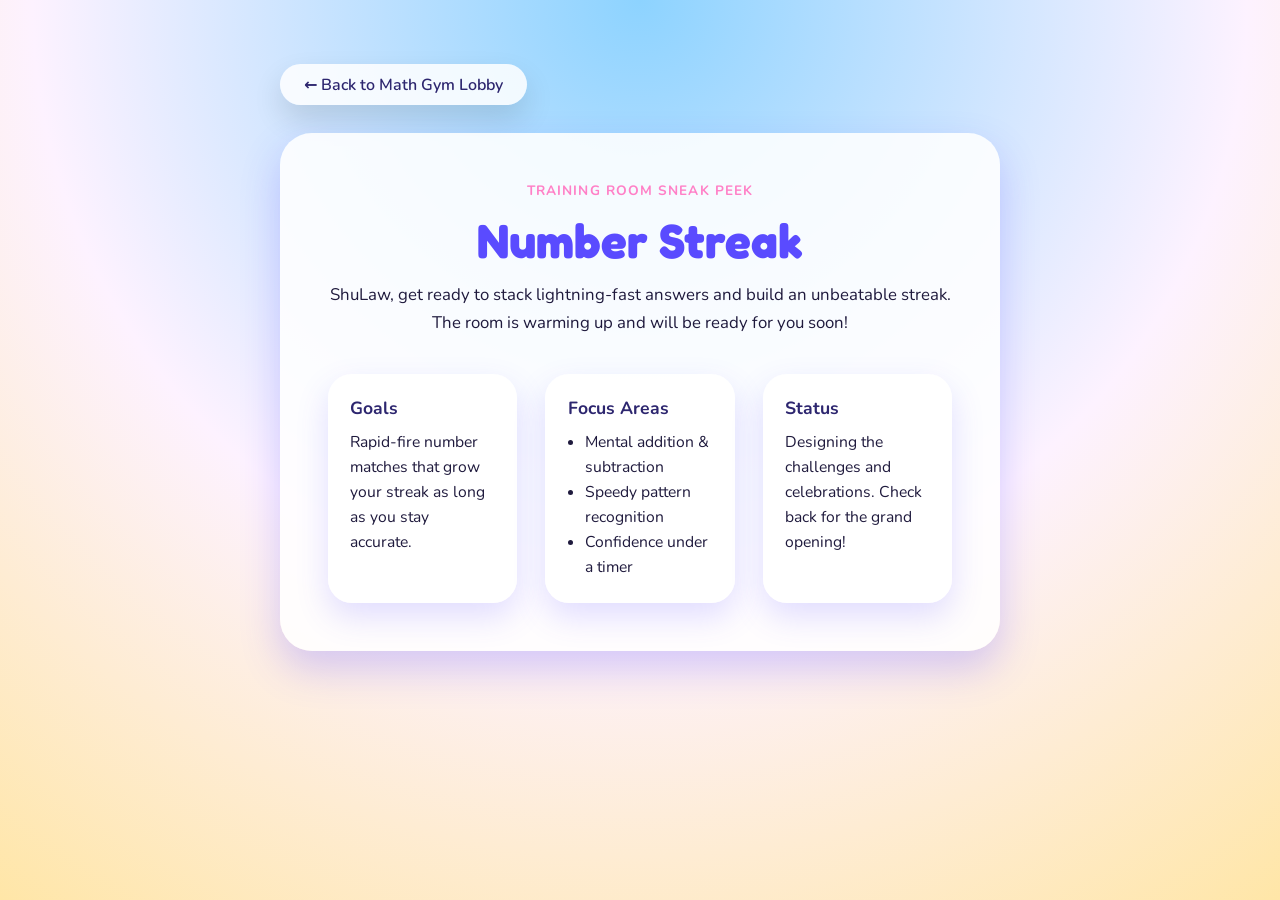
==== rooms/number-streak/index.html @ 61714830 "Create lobby and room structure" ====
<!DOCTYPE html>
<html lang="en">
  <head>
    <meta charset="UTF-8" />
    <meta name="viewport" content="width=device-width, initial-scale=1.0" />
    <title>Number Streak | ShuLaw's Math Gym</title>
    <link rel="preconnect" href="https://fonts.googleapis.com" />
    <link rel="preconnect" href="https://fonts.gstatic.com" crossorigin />
    <link
      href="https://fonts.googleapis.com/css2?family=Fredoka:wght@400;500;600;700&family=Nunito:wght@400;600;700&display=swap"
      rel="stylesheet"
    />
    <link rel="stylesheet" href="style.css" />
  </head>
  <body>
    <nav class="room-nav">
      <a class="room-nav__link" href="../../index.html">← Back to Math Gym Lobby</a>
    </nav>

    <main class="room-preview" aria-labelledby="room-title">
      <header class="room-preview__header">
        <p class="room-preview__eyebrow">Training Room Sneak Peek</p>
        <h1 class="room-preview__title" id="room-title">Number Streak</h1>
        <p class="room-preview__subtitle">
          ShuLaw, get ready to stack lightning-fast answers and build an unbeatable streak.
          The room is warming up and will be ready for you soon!
        </p>
      </header>

      <section class="room-preview__details" aria-label="What to expect in Number Streak">
        <div class="detail-card">
          <h2>Goals</h2>
          <p>Rapid-fire number matches that grow your streak as long as you stay accurate.</p>
        </div>
        <div class="detail-card">
          <h2>Focus Areas</h2>
          <ul>
            <li>Mental addition &amp; subtraction</li>
            <li>Speedy pattern recognition</li>
            <li>Confidence under a timer</li>
          </ul>
        </div>
        <div class="detail-card">
          <h2>Status</h2>
          <p>Designing the challenges and celebrations. Check back for the grand opening!</p>
        </div>
      </section>
    </main>
  </body>
</html>
---- rooms/number-streak/style.css ----
:root {
  font-family: 'Nunito', 'Fredoka', system-ui, -apple-system, BlinkMacSystemFont, 'Segoe UI',
    sans-serif;
  --bg-gradient: radial-gradient(circle at top, #8dd3ff 0%, #fdf2ff 55%, #ffe6a7 100%);
  --card-bg: rgba(255, 255, 255, 0.88);
  --primary: #5a4bff;
  --accent: #ff80c7;
  --shadow: 0 18px 38px rgba(90, 75, 255, 0.25);
}

* {
  box-sizing: border-box;
}

body {
  margin: 0;
  min-height: 100dvh;
  display: flex;
  flex-direction: column;
  align-items: center;
  gap: clamp(14px, 4vw, 28px);
  padding: clamp(16px, 6vw, 64px);
  background: var(--bg-gradient);
  color: #1f1a3d;
}

.room-nav {
  width: min(720px, 95vw);
  display: flex;
}

.room-nav__link {
  background: rgba(255, 255, 255, 0.85);
  border-radius: 999px;
  padding: 0.6rem 1.5rem;
  font-weight: 600;
  color: #2d266f;
  text-decoration: none;
  box-shadow: 0 14px 30px rgba(0, 0, 0, 0.12);
  transition: transform 0.2s ease, box-shadow 0.2s ease;
}

.room-nav__link:hover {
  transform: translateY(-1px);
  box-shadow: 0 18px 36px rgba(0, 0, 0, 0.16);
}

.room-nav__link:focus-visible {
  outline: 3px solid var(--accent);
  outline-offset: 4px;
}

.room-preview {
  width: min(720px, 95vw);
  background: var(--card-bg);
  border-radius: 32px;
  padding: clamp(24px, 6vw, 48px);
  box-shadow: var(--shadow);
  display: flex;
  flex-direction: column;
  gap: clamp(20px, 4vw, 36px);
}

.room-preview__header {
  text-align: center;
  display: flex;
  flex-direction: column;
  gap: 0.7rem;
}

.room-preview__eyebrow {
  margin: 0;
  font-weight: 700;
  letter-spacing: 0.08em;
  text-transform: uppercase;
  color: var(--accent);
  font-size: 0.85rem;
}

.room-preview__title {
  margin: 0;
  font-family: 'Fredoka', cursive;
  font-size: clamp(2rem, 6vw, 3rem);
  color: var(--primary);
}

.room-preview__subtitle {
  margin: 0;
  font-size: 1.05rem;
  line-height: 1.7;
}

.room-preview__details {
  display: grid;
  gap: clamp(16px, 4vw, 28px);
}

@media (min-width: 680px) {
  .room-preview__details {
    grid-template-columns: repeat(3, minmax(0, 1fr));
  }
}

.detail-card {
  background: rgba(255, 255, 255, 0.92);
  border-radius: 24px;
  padding: 1.4rem;
  display: flex;
  flex-direction: column;
  gap: 0.6rem;
  text-align: left;
  box-shadow: 0 14px 32px rgba(90, 75, 255, 0.18);
}

.detail-card h2 {
  margin: 0;
  font-size: 1.1rem;
  color: #2d266f;
}

.detail-card p,
.detail-card ul {
  margin: 0;
  font-size: 0.98rem;
  line-height: 1.6;
}

.detail-card ul {
  padding-left: 1.1rem;
}

@media (max-width: 520px) {
  body {
    padding-inline: 1.2rem;
  }

  .room-preview {
    border-radius: 24px;
  }
}
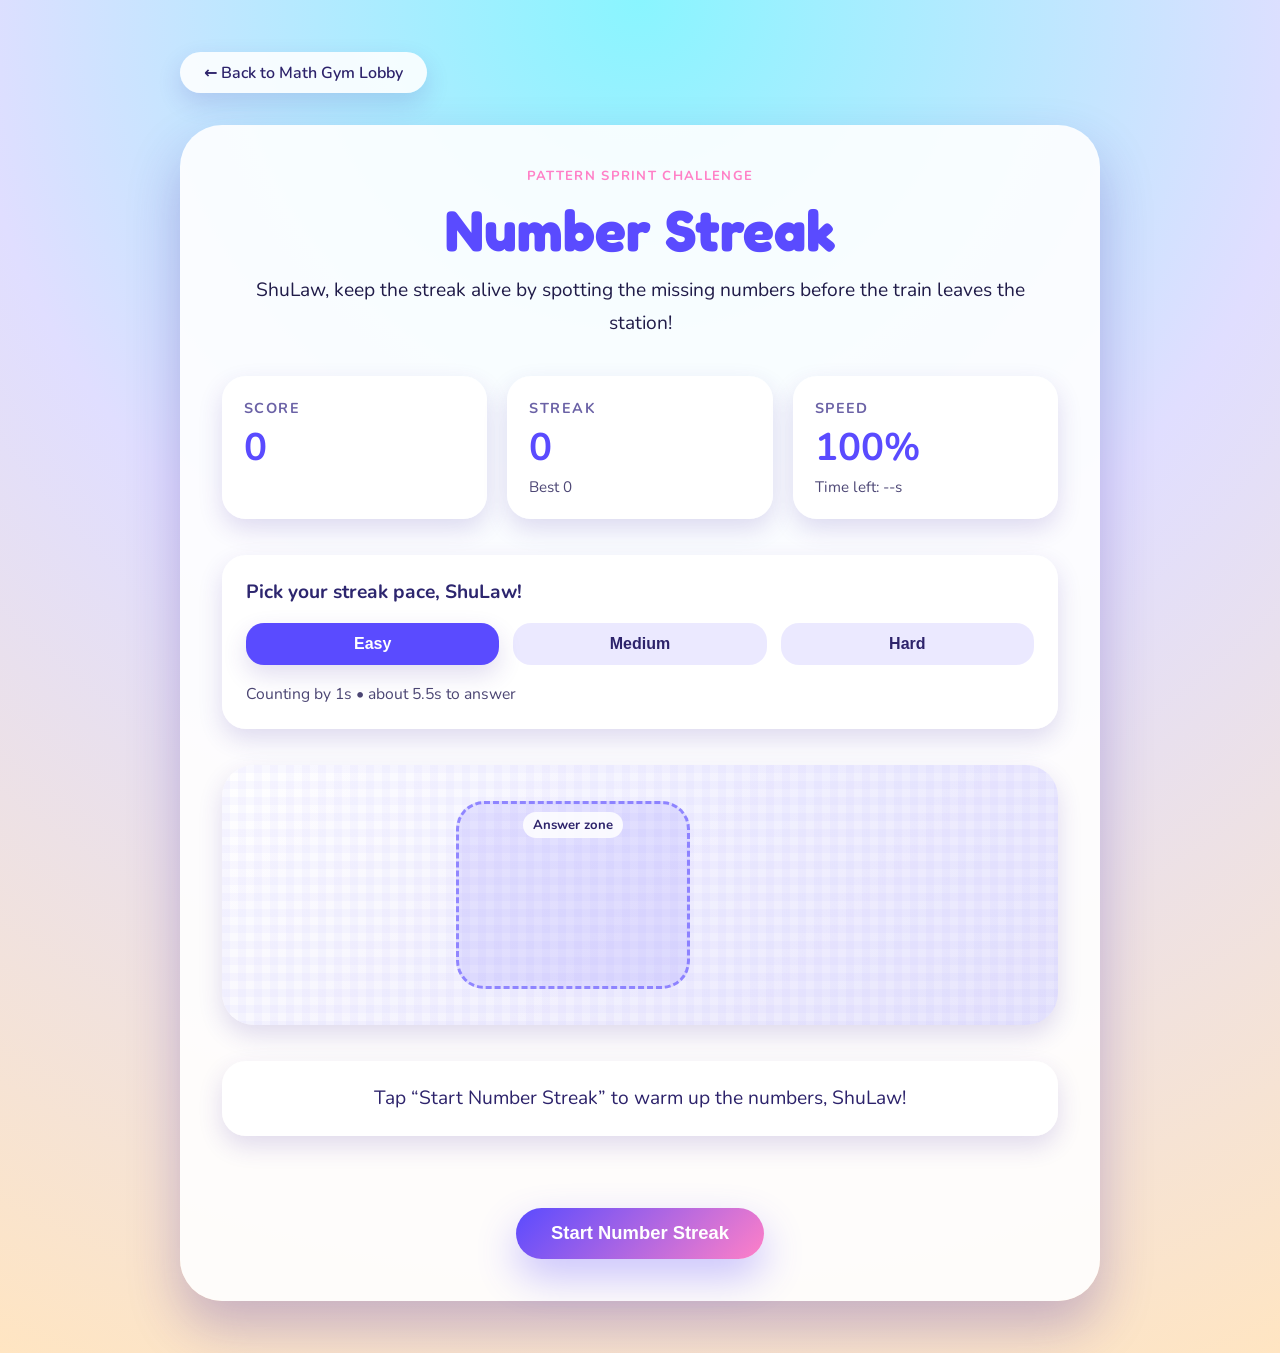
==== commit f21ea843: "Build Number Streak gameplay room" ====
--- a/rooms/number-streak/index.html
+++ b/rooms/number-streak/index.html
@@ -13,38 +13,68 @@
     <link rel="stylesheet" href="style.css" />
   </head>
   <body>
-    <nav class="room-nav">
-      <a class="room-nav__link" href="../../index.html">← Back to Math Gym Lobby</a>
+    <nav class="game-nav">
+      <a class="home-link" href="../../index.html">← Back to Math Gym Lobby</a>
     </nav>
 
-    <main class="room-preview" aria-labelledby="room-title">
-      <header class="room-preview__header">
-        <p class="room-preview__eyebrow">Training Room Sneak Peek</p>
-        <h1 class="room-preview__title" id="room-title">Number Streak</h1>
-        <p class="room-preview__subtitle">
-          ShuLaw, get ready to stack lightning-fast answers and build an unbeatable streak.
-          The room is warming up and will be ready for you soon!
+    <div class="game-wrapper">
+      <header class="game-header">
+        <p class="game-eyebrow">Pattern sprint challenge</p>
+        <h1 class="game-title">Number Streak</h1>
+        <p class="game-subtitle">
+          ShuLaw, keep the streak alive by spotting the missing numbers before the train leaves
+          the station!
         </p>
       </header>
 
-      <section class="room-preview__details" aria-label="What to expect in Number Streak">
-        <div class="detail-card">
-          <h2>Goals</h2>
-          <p>Rapid-fire number matches that grow your streak as long as you stay accurate.</p>
+      <section class="scoreboard" aria-label="Your progress">
+        <div class="score-card">
+          <span class="label">Score</span>
+          <span class="value" id="scoreValue">0</span>
         </div>
-        <div class="detail-card">
-          <h2>Focus Areas</h2>
-          <ul>
-            <li>Mental addition &amp; subtraction</li>
-            <li>Speedy pattern recognition</li>
-            <li>Confidence under a timer</li>
-          </ul>
+        <div class="score-card">
+          <span class="label">Streak</span>
+          <span class="value" id="streakValue">0</span>
+          <span class="mini" id="bestValue">Best 0</span>
         </div>
-        <div class="detail-card">
-          <h2>Status</h2>
-          <p>Designing the challenges and celebrations. Check back for the grand opening!</p>
+        <div class="score-card">
+          <span class="label">Speed</span>
+          <span class="value" id="speedValue">100%</span>
+          <span class="mini">Time left: <span id="timeValue">--</span>s</span>
         </div>
       </section>
-    </main>
+
+      <section class="difficulty-panel" aria-label="Select difficulty">
+        <div class="difficulty-intro">Pick your streak pace, ShuLaw!</div>
+        <div class="difficulty-buttons" role="group" aria-label="Difficulty">
+          <button class="difficulty-button active" data-difficulty="easy" type="button">Easy</button>
+          <button class="difficulty-button" data-difficulty="medium" type="button">Medium</button>
+          <button class="difficulty-button" data-difficulty="hard" type="button">Hard</button>
+        </div>
+        <p class="difficulty-note" id="difficultyNote">Counting by 1s • about 5.5s to answer</p>
+      </section>
+
+      <main class="stage-wrapper" aria-live="polite">
+        <div class="sequence-stage" id="sequenceStage">
+          <div class="stage-backdrop"></div>
+          <div class="highlight-window" id="highlightWindow">
+            <span class="highlight-label">Answer zone</span>
+          </div>
+          <div class="sequence-row" id="sequenceRow"></div>
+        </div>
+      </main>
+
+      <section class="prompt-panel" id="promptPanel" aria-live="polite">
+        Tap “Start Number Streak” to warm up the numbers, ShuLaw!
+      </section>
+
+      <section class="choices" id="choices" aria-label="Choose the missing number"></section>
+
+      <section class="control-panel">
+        <button id="playButton" class="primary">Start Number Streak</button>
+      </section>
+    </div>
+
+    <script src="game.js"></script>
   </body>
 </html>
--- a/rooms/number-streak/style.css
+++ b/rooms/number-streak/style.css
@@ -1,11 +1,16 @@
 :root {
   font-family: 'Nunito', 'Fredoka', system-ui, -apple-system, BlinkMacSystemFont, 'Segoe UI',
     sans-serif;
-  --bg-gradient: radial-gradient(circle at top, #8dd3ff 0%, #fdf2ff 55%, #ffe6a7 100%);
-  --card-bg: rgba(255, 255, 255, 0.88);
+  color: #1c1a3a;
+  background-color: #fefefe;
+  --gradient-bg: radial-gradient(circle at top, #89f5ff 0%, #e0deff 45%, #ffe5c2 100%);
+  --panel-bg: rgba(255, 255, 255, 0.9);
+  --accent: #ff80c7;
   --primary: #5a4bff;
-  --accent: #ff80c7;
-  --shadow: 0 18px 38px rgba(90, 75, 255, 0.25);
+  --positive: #33c481;
+  --warning: #ff6b6b;
+  --shadow-lg: 0 26px 52px rgba(69, 41, 160, 0.28);
+  --shadow-sm: 0 10px 24px rgba(69, 41, 160, 0.16);
 }
 
 * {
@@ -18,123 +23,419 @@
   display: flex;
   flex-direction: column;
   align-items: center;
-  gap: clamp(14px, 4vw, 28px);
-  padding: clamp(16px, 6vw, 64px);
-  background: var(--bg-gradient);
-  color: #1f1a3d;
-}
-
-.room-nav {
-  width: min(720px, 95vw);
-  display: flex;
-}
-
-.room-nav__link {
-  background: rgba(255, 255, 255, 0.85);
+  padding: clamp(18px, 5vw, 52px) clamp(14px, 4vw, 48px);
+  gap: clamp(16px, 5vw, 32px);
+  background: var(--gradient-bg);
+}
+
+.game-nav {
+  width: min(920px, 100%);
+  display: flex;
+}
+
+.home-link {
+  background: rgba(255, 255, 255, 0.88);
+  color: #2d236b;
+  text-decoration: none;
+  font-weight: 600;
   border-radius: 999px;
   padding: 0.6rem 1.5rem;
-  font-weight: 600;
-  color: #2d266f;
-  text-decoration: none;
-  box-shadow: 0 14px 30px rgba(0, 0, 0, 0.12);
+  box-shadow: var(--shadow-sm);
   transition: transform 0.2s ease, box-shadow 0.2s ease;
 }
 
-.room-nav__link:hover {
+.home-link:hover {
   transform: translateY(-1px);
-  box-shadow: 0 18px 36px rgba(0, 0, 0, 0.16);
-}
-
-.room-nav__link:focus-visible {
+  box-shadow: 0 18px 34px rgba(0, 0, 0, 0.16);
+}
+
+.home-link:focus-visible {
   outline: 3px solid var(--accent);
   outline-offset: 4px;
 }
 
-.room-preview {
-  width: min(720px, 95vw);
-  background: var(--card-bg);
-  border-radius: 32px;
-  padding: clamp(24px, 6vw, 48px);
-  box-shadow: var(--shadow);
-  display: flex;
-  flex-direction: column;
-  gap: clamp(20px, 4vw, 36px);
-}
-
-.room-preview__header {
+.game-wrapper {
+  width: min(920px, 100%);
+  display: flex;
+  flex-direction: column;
+  gap: clamp(20px, 6vw, 36px);
+  background: var(--panel-bg);
+  padding: clamp(20px, 6vw, 42px);
+  border-radius: clamp(24px, 6vw, 42px);
+  box-shadow: var(--shadow-lg);
+}
+
+.game-header {
+  display: flex;
+  flex-direction: column;
   text-align: center;
-  display: flex;
-  flex-direction: column;
-  gap: 0.7rem;
-}
-
-.room-preview__eyebrow {
+  gap: 0.6rem;
+  color: #211c49;
+}
+
+.game-eyebrow {
   margin: 0;
   font-weight: 700;
-  letter-spacing: 0.08em;
+  letter-spacing: 0.1em;
   text-transform: uppercase;
+  font-size: 0.82rem;
   color: var(--accent);
-  font-size: 0.85rem;
-}
-
-.room-preview__title {
+}
+
+.game-title {
   margin: 0;
   font-family: 'Fredoka', cursive;
-  font-size: clamp(2rem, 6vw, 3rem);
+  font-size: clamp(2.2rem, 8vw, 3.6rem);
   color: var(--primary);
 }
 
-.room-preview__subtitle {
+.game-subtitle {
   margin: 0;
-  font-size: 1.05rem;
+  font-size: clamp(1rem, 3.4vw, 1.2rem);
   line-height: 1.7;
 }
 
-.room-preview__details {
+.scoreboard {
   display: grid;
-  gap: clamp(16px, 4vw, 28px);
-}
-
-@media (min-width: 680px) {
-  .room-preview__details {
+  gap: clamp(12px, 3vw, 20px);
+}
+
+@media (min-width: 560px) {
+  .scoreboard {
     grid-template-columns: repeat(3, minmax(0, 1fr));
   }
 }
 
-.detail-card {
+.score-card {
+  background: rgba(255, 255, 255, 0.95);
+  border-radius: 24px;
+  padding: clamp(14px, 4vw, 22px);
+  display: flex;
+  flex-direction: column;
+  gap: 0.2rem;
+  box-shadow: var(--shadow-sm);
+}
+
+.score-card .label {
+  font-size: 0.9rem;
+  text-transform: uppercase;
+  letter-spacing: 0.1em;
+  font-weight: 700;
+  color: #6b62a6;
+}
+
+.score-card .value {
+  font-size: clamp(1.8rem, 6vw, 2.4rem);
+  font-weight: 700;
+  color: var(--primary);
+}
+
+.score-card .mini {
+  font-size: 0.95rem;
+  color: #4d4775;
+}
+
+.difficulty-panel {
+  display: flex;
+  flex-direction: column;
+  gap: clamp(12px, 3vw, 18px);
+  background: rgba(255, 255, 255, 0.92);
+  padding: clamp(16px, 4vw, 24px);
+  border-radius: 24px;
+  box-shadow: var(--shadow-sm);
+}
+
+.difficulty-intro {
+  font-weight: 700;
+  font-size: clamp(1rem, 3.6vw, 1.2rem);
+  color: #2d266f;
+}
+
+.difficulty-buttons {
+  display: flex;
+  gap: clamp(8px, 2vw, 14px);
+  flex-wrap: wrap;
+}
+
+.difficulty-button {
+  flex: 1 1 110px;
+  border: none;
+  border-radius: 18px;
+  padding: 0.75rem 1.1rem;
+  font-weight: 700;
+  font-size: 1rem;
+  color: #2d236b;
+  background: rgba(90, 75, 255, 0.12);
+  transition: transform 0.2s ease, background 0.2s ease, box-shadow 0.2s ease;
+  cursor: pointer;
+}
+
+.difficulty-button:hover {
+  transform: translateY(-1px);
+  background: rgba(90, 75, 255, 0.22);
+}
+
+.difficulty-button:focus-visible {
+  outline: 3px solid var(--accent);
+  outline-offset: 4px;
+}
+
+.difficulty-button.active {
+  background: var(--primary);
+  color: white;
+  box-shadow: var(--shadow-sm);
+}
+
+.difficulty-note {
+  margin: 0;
+  font-size: 0.98rem;
+  color: #4b4573;
+}
+
+.stage-wrapper {
+  display: flex;
+  flex-direction: column;
+  gap: 12px;
+}
+
+.sequence-stage {
+  position: relative;
+  overflow: hidden;
+  border-radius: clamp(24px, 5vw, 32px);
+  min-height: clamp(180px, 42vw, 260px);
+  background: linear-gradient(135deg, rgba(255, 255, 255, 0.9), rgba(142, 135, 255, 0.2));
+  box-shadow: var(--shadow-sm);
+}
+
+.stage-backdrop {
+  position: absolute;
+  inset: 0;
+  background-image: repeating-linear-gradient(
+      90deg,
+      rgba(90, 75, 255, 0.08) 0,
+      rgba(90, 75, 255, 0.08) 8px,
+      transparent 8px,
+      transparent 16px
+    ),
+    repeating-linear-gradient(
+      180deg,
+      rgba(90, 75, 255, 0.08) 0,
+      rgba(90, 75, 255, 0.08) 8px,
+      transparent 8px,
+      transparent 16px
+    );
+  opacity: 0.4;
+}
+
+.highlight-window {
+  position: absolute;
+  top: 14%;
+  bottom: 14%;
+  left: clamp(18%, 30vw, 28%);
+  width: clamp(24%, 32vw, 28%);
+  border-radius: clamp(22px, 5vw, 28px);
+  border: 3px dashed rgba(90, 75, 255, 0.6);
+  background: rgba(90, 75, 255, 0.12);
+  display: flex;
+  align-items: flex-start;
+  justify-content: center;
+  pointer-events: none;
+  animation: pulseHighlight 2.4s ease-in-out infinite;
+}
+
+.highlight-label {
+  margin-top: 8px;
+  padding: 4px 10px;
+  border-radius: 999px;
+  background: rgba(255, 255, 255, 0.85);
+  font-weight: 700;
+  font-size: 0.82rem;
+  color: #2d236b;
+}
+
+.sequence-row {
+  position: absolute;
+  inset: 0;
+  display: flex;
+  align-items: center;
+  gap: clamp(8px, 2vw, 14px);
+  padding-inline: clamp(18px, 4vw, 24px);
+  transform: translateX(0);
+}
+
+.sequence-cell {
+  flex: 0 0 clamp(64px, 16vw, 90px);
+  height: clamp(64px, 16vw, 90px);
+  border-radius: clamp(16px, 4vw, 20px);
+  background: white;
+  box-shadow: 0 18px 36px rgba(90, 75, 255, 0.18);
+  border: 3px solid rgba(90, 75, 255, 0.12);
+  display: flex;
+  align-items: center;
+  justify-content: center;
+  font-size: clamp(1.6rem, 5vw, 2.2rem);
+  font-weight: 700;
+  color: #2d236b;
+  transition: transform 0.3s ease, box-shadow 0.3s ease, background 0.3s ease;
+}
+
+.sequence-cell.blank {
+  background: rgba(255, 255, 255, 0.75);
+  color: rgba(45, 35, 107, 0.4);
+  border-style: dashed;
+}
+
+.sequence-cell.blank::after {
+  content: '?';
+}
+
+.sequence-cell.blank.filled::after {
+  content: attr(data-value);
+  color: #2d236b;
+}
+
+.sequence-cell.blank.revealed {
+  background: rgba(255, 192, 203, 0.28);
+  border-color: rgba(255, 107, 107, 0.7);
+  color: #ff6b6b;
+}
+
+.sequence-cell.active {
+  transform: translateY(-6px) scale(1.05);
+  box-shadow: 0 22px 44px rgba(90, 75, 255, 0.3);
+  border-color: rgba(90, 75, 255, 0.5);
+  animation: wiggle 0.7s ease-in-out infinite;
+}
+
+.sequence-cell.solved {
+  background: rgba(68, 225, 159, 0.18);
+  border-color: rgba(51, 196, 129, 0.6);
+}
+
+.prompt-panel {
   background: rgba(255, 255, 255, 0.92);
   border-radius: 24px;
-  padding: 1.4rem;
-  display: flex;
-  flex-direction: column;
-  gap: 0.6rem;
-  text-align: left;
-  box-shadow: 0 14px 32px rgba(90, 75, 255, 0.18);
-}
-
-.detail-card h2 {
-  margin: 0;
-  font-size: 1.1rem;
-  color: #2d266f;
-}
-
-.detail-card p,
-.detail-card ul {
-  margin: 0;
-  font-size: 0.98rem;
+  padding: clamp(14px, 4vw, 22px);
+  font-size: clamp(1rem, 3.5vw, 1.2rem);
   line-height: 1.6;
-}
-
-.detail-card ul {
-  padding-left: 1.1rem;
-}
-
-@media (max-width: 520px) {
-  body {
-    padding-inline: 1.2rem;
-  }
-
-  .room-preview {
+  color: #2d236b;
+  box-shadow: var(--shadow-sm);
+  min-height: 68px;
+  display: flex;
+  align-items: center;
+  justify-content: center;
+  text-align: center;
+}
+
+.prompt-panel .hint {
+  display: block;
+  margin-top: 0.35rem;
+  font-size: clamp(0.9rem, 3vw, 1rem);
+  color: #4d4775;
+}
+
+.choices {
+  display: grid;
+  gap: clamp(12px, 3vw, 16px);
+  grid-template-columns: repeat(auto-fit, minmax(120px, 1fr));
+}
+
+.choice-button {
+  border: none;
+  border-radius: 18px;
+  padding: clamp(12px, 3vw, 16px);
+  font-size: clamp(1.1rem, 4vw, 1.35rem);
+  font-weight: 700;
+  background: rgba(255, 255, 255, 0.9);
+  color: #2d236b;
+  box-shadow: var(--shadow-sm);
+  cursor: pointer;
+  transition: transform 0.2s ease, box-shadow 0.2s ease, background 0.2s ease;
+}
+
+.choice-button:hover:not([disabled]) {
+  transform: translateY(-3px);
+  box-shadow: 0 18px 34px rgba(0, 0, 0, 0.16);
+}
+
+.choice-button:focus-visible {
+  outline: 3px solid var(--accent);
+  outline-offset: 4px;
+}
+
+.choice-button[disabled] {
+  cursor: not-allowed;
+  opacity: 0.6;
+  transform: none;
+}
+
+.choice-button.correct {
+  background: rgba(51, 196, 129, 0.22);
+  color: #188f5e;
+}
+
+.choice-button.wrong {
+  background: rgba(255, 107, 107, 0.18);
+  color: #c73c3c;
+}
+
+.control-panel {
+  display: flex;
+  justify-content: center;
+}
+
+.primary {
+  border: none;
+  border-radius: 999px;
+  background: linear-gradient(135deg, #5a4bff, #ff80c7);
+  color: white;
+  font-weight: 700;
+  font-size: clamp(1rem, 3.2vw, 1.15rem);
+  padding: 0.9rem 2.2rem;
+  cursor: pointer;
+  box-shadow: 0 18px 40px rgba(90, 75, 255, 0.32);
+  transition: transform 0.2s ease, box-shadow 0.2s ease;
+}
+
+.primary:hover {
+  transform: translateY(-2px);
+  box-shadow: 0 24px 48px rgba(90, 75, 255, 0.35);
+}
+
+.primary:disabled {
+  opacity: 0.65;
+  cursor: not-allowed;
+  transform: none;
+}
+
+@keyframes wiggle {
+  0%,
+  100% {
+    transform: translateY(-6px) scale(1.05) rotate(-1.5deg);
+  }
+  50% {
+    transform: translateY(-2px) scale(1.08) rotate(1.5deg);
+  }
+}
+
+@keyframes pulseHighlight {
+  0%,
+  100% {
+    box-shadow: 0 0 0 0 rgba(90, 75, 255, 0.28);
+  }
+  50% {
+    box-shadow: 0 0 0 12px rgba(90, 75, 255, 0);
+  }
+}
+
+@media (max-width: 600px) {
+  .game-wrapper {
     border-radius: 24px;
-  }
-}
+    padding: clamp(18px, 6vw, 28px);
+  }
+
+  .highlight-window {
+    left: clamp(12%, 28vw, 22%);
+    width: clamp(38%, 42vw, 36%);
+  }
+}
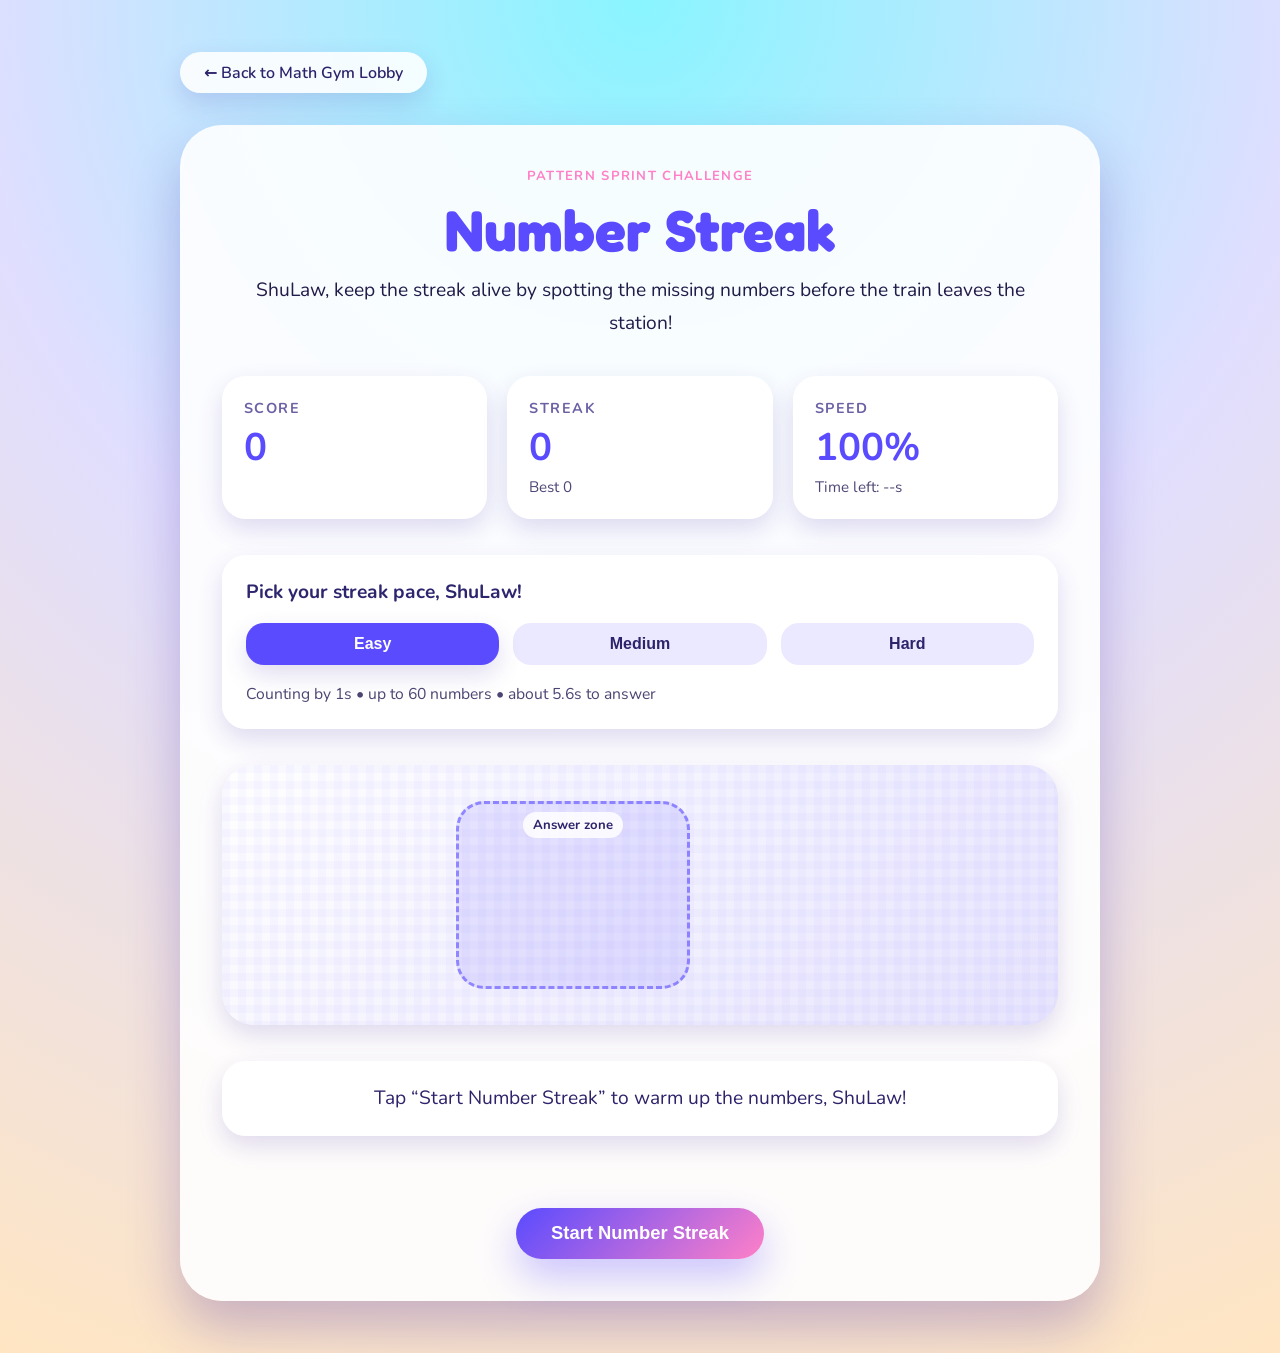
==== commit 8d4799e4: "Extend Number Streak sessions with audio" ====
--- a/rooms/number-streak/index.html
+++ b/rooms/number-streak/index.html
@@ -51,7 +51,7 @@
           <button class="difficulty-button" data-difficulty="medium" type="button">Medium</button>
           <button class="difficulty-button" data-difficulty="hard" type="button">Hard</button>
         </div>
-        <p class="difficulty-note" id="difficultyNote">Counting by 1s • about 5.5s to answer</p>
+        <p class="difficulty-note" id="difficultyNote">Counting by 1s • up to 60 numbers • about 5.6s to answer</p>
       </section>
 
       <main class="stage-wrapper" aria-live="polite">
